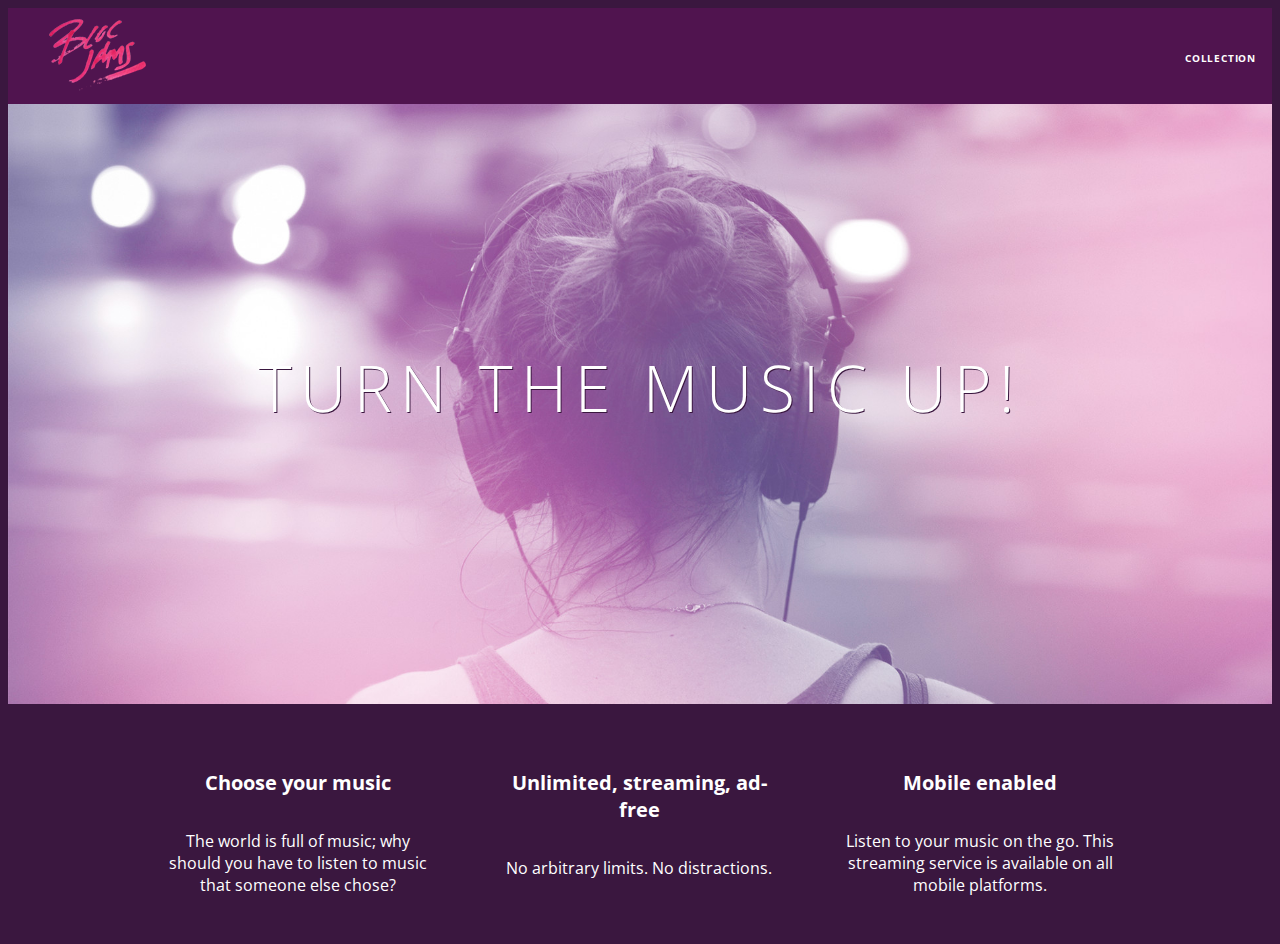
==== index.html @ 2ac20efc "collection page and files" ====
<!DOCTYPE html>
<html>

<head>
       <title>Bloc Jams</title>
       <meta name="viewport" content="width=device-width, initial-scale=1">
       <link rel="stylesheet" type="text/css" href="http://fonts.googleapis.com/css?family=Open+Sans:400,800,600,700,300">
       <link rel="stylesheet" type="text/css" href="http://code.ionicframework.com/ionicons/2.0.1/css/ionicons.min.css">
       <link rel="stylesheet" type="text/css" href="styles/main.css">
       <link rel="stylesheet" type="text/css" href="styles/landing.css">
   </head>
    <body class="landing">
      <nav class="navbar"> <!-- nav bar -->
        <a href="index.html" class="logo">
          <img src="assets/images/bloc_jams_logo.png" alt="bloc jams logo">
      </a>
      <div class="links-container">
          <a href="collection.html" class="navbar-link">collection</a>
      </div>
       </nav>
          <section class="hero-content"> <!-- hero content -->
            <h1 class="hero-title">Turn the music up!</h1>
        </section>
        <section class="selling-points container"> <!-- selling points -->
                   <div class="point column third">
                  <span class="ion-music-note"></span>
                  <h5 class="point-title">Choose your music</h5>
                  <p class="point-description">The world is full of music; why should you have to listen to music that someone else chose?</p>
            </div>
            <div>
             <div class="point column third">
                <span class="ion-radio-waves"></span>
                <h5 class="point-title">Unlimited, streaming, ad-free</h5>
                <p class="point-description">No arbitrary limits. No distractions.</p>
            </div>
            <div>
              <div class="point column third">
                 <span class="ion-iphone"></span>
                 <h5 class="point-title">Mobile enabled</h5>
                 <p class="point-description">Listen to your music on the go. This streaming service is available on all mobile platforms.</p>
        </section>
    </body>
</html>
---- styles/main.css ----
.container {
    margin: 0 auto;
    max-width: 64rem;
}

@media (min-width: 640px) {
     html { font-size: 112%; }

     .column {
         float: left;
         padding-left: 1rem;
         padding-right: 1rem;
     }

     .column.full { width: 100%; }
     .column.two-thirds { width: 66.7%; }
     .column.half { width: 50%; }
     .column.third { width: 33.3%; }
     .column.fourth { width: 25%; }
     .column.flow-opposite { float: right; }
 }

/* Large screens (1024px) */
@media (min-width: 1024px) {
   html { font-size: 120%; }
  /* Style information will go here */
}


*, *::before, *::after {
    -moz-box-sizing: border-box;
    -webkit-box-sizing: border-box;
    box-sizing: border-box;
}

html {
    height: 100%;
    font-size: 100%;
}

body {
    font-family: 'Open Sans';
    color: white;
    min-height: 100%;
}

body.landing {
    background-color: rgb(58,23,63);
}
.navbar {
    position: relative;
    padding: 0.5rem;
    /* #1 */
    background-color: rgba(101,18,95,0.5);
    /* #2 */
    z-index: 1;
}

.navbar .logo {
    position: relative;
    left: 2rem;
    cursor: pointer;  /* produces the finger-pointer icon when you hover over the logo */
}

.navbar .links-container {
    display: table;
    position: absolute;
    top: 0;
    right: 0;
    height: 100px;
    color: white;
}

.links-container .navbar-link {
    display: table-cell;
    position: relative;
    height: 100%;
    padding-left: 1rem;
    padding-right: 1rem;
    /* #3 */
    vertical-align: middle;
    color: white;
    font-size: 0.625rem;
    letter-spacing: 0.05rem;
    font-weight: 700;
    text-transform: uppercase;
    /* #4 */
    text-decoration: none;
    cursor: pointer;
}

  /* #5 */
.links-container .navbar-link:hover {
    color: rgb(233,50,117);
}

 .navbar .logo {
     position: relative;
     left: 2rem;
}

.hero-content {
     position: relative;
     min-height: 600px;
     background-image: url(../assets/images/bloc_jams_bg.jpg);
     background-repeat: no-repeat;
     background-position: center center;
     background-size: cover;
 }

 .hero-content .hero-title {
     position: absolute;             /* positioning will be explained in a resource */
     top: 40%;                       /* positioning will be explained in a resource */
     -webkit-transform: translateY(-50%);
     -moz-transform: translateY(-50%);
     -ms-transform: translateY(-50%);
     transform: translateY(-50%);
     width: 100%;                    /* makes sure the title inhabits the full width of its container */
     text-align: center;             /* aligns text in the horizontal center of the element */
     font-size: 4rem;                /* specifies the size of the font in root em units */
     font-weight: 300;               /* makes the font thinner or lighter weight */
     text-transform: uppercase;      /* transforms the text to be all uppercase lettering */
     letter-spacing: 0.5rem;         /* puts 0.5 root ems worth of space between each letter */
     text-shadow: 1px 1px 0px rgb(58,23,63); /* creates a shadow underneath the text for readability over the image */
 }

 .selling-points {
      position: relative;
      display: table;
      width: 100%;

  }

  .point {
      display: table-cell;
      position: relative;
      width: 33.3%;
      padding: 2rem;
      text-align: center;
  }

  .point .point-title {
      font-size: 1.25rem;
  }

  .ion-music-note,
  .ion-radio-waves,
  .ion-iphone {
      color: rgb(233,50,117);
      font-size: 5rem;
  }
  .clearfix::after {
   content: ".";
   visibility: hidden;
   display: block;
   height: 0;
   clear: both;
}
---- styles/landing.css ----
body.landing {
    background-color: rgb(58,23,63);
}

.hero-content {
    position: relative;
    min-height: 600px;
    background-image: url(../assets/images/bloc_jams_bg.jpg);
    background-repeat: no-repeat;
    background-position: center center;
    background-size: cover;
}

.hero-content .hero-title {
    position: absolute;
    top: 40%;
    -webkit-transform: translateY(-50%);
    -moz-transform: translateY(-50%);
    transform: translateY(-50%);
    width: 100%;
    text-align: center;
    font-size: 4rem;
    font-weight: 300;
    text-transform: uppercase;
    letter-spacing: 0.5rem;
    text-shadow: 1px 1px 0px rgb(58,23,63);
}

.selling-points {
    position: relative;
    display: table;
    width: 100%;
    -webkit-box-sizing: border-box;
    -moz-box-sizing: border-box;
    box-sizing: border-box;
}

.point {
    display: table-cell;
    position: relative;
    width: 33.3%;
    padding: 2rem;
    text-align: center;
}

.point .point-title {
    font-size: 1.25rem;
}

.ion-music-note,
.ion-radio-waves,
.ion-iphone {
    color: rgb(233,50,117);
    font-size: 5rem;
}
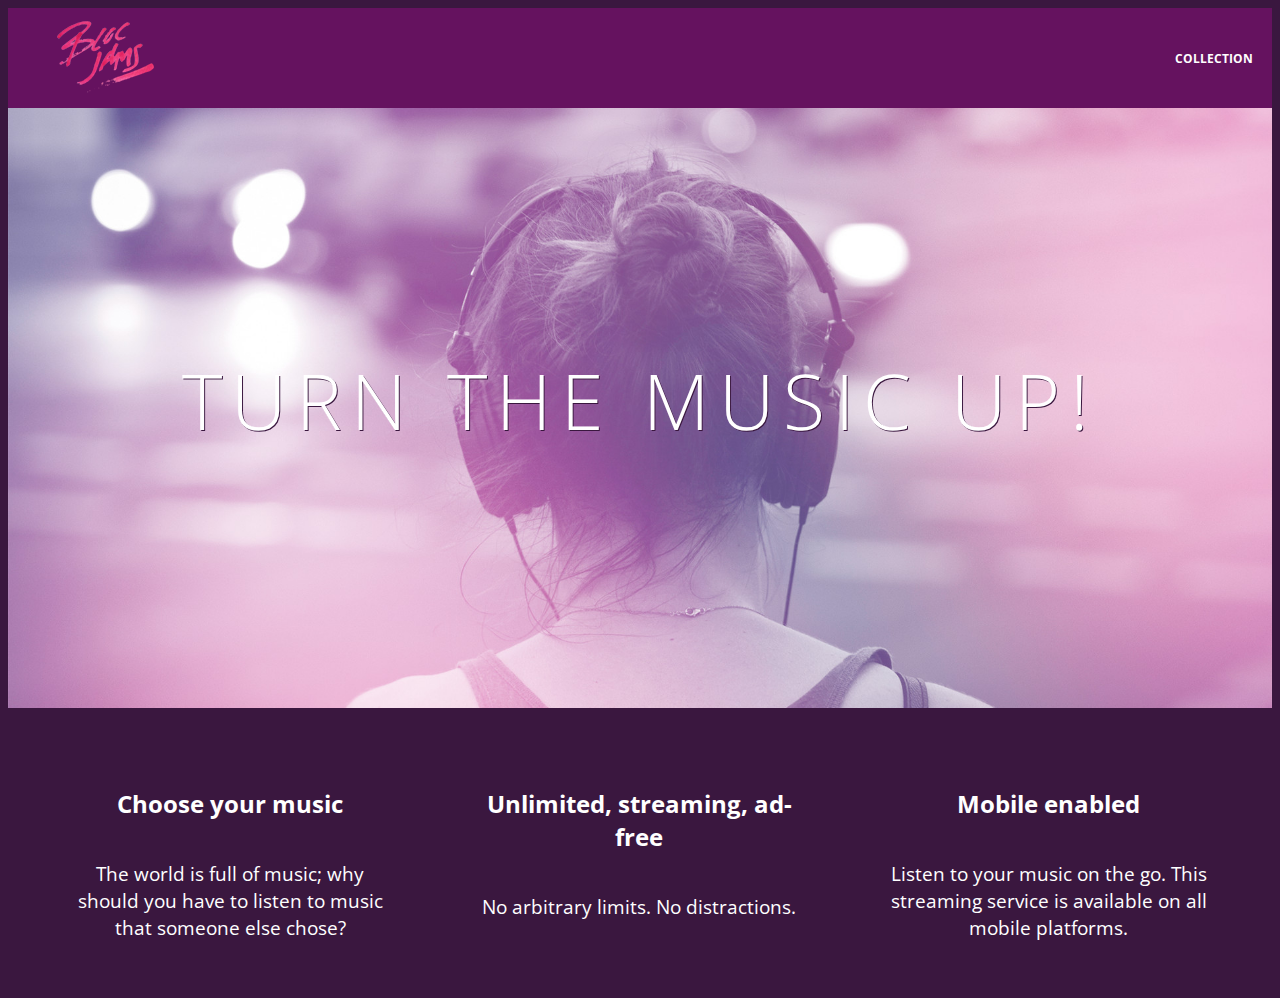
==== commit e51fcd6f: "trying to fix css" ====
--- a/index.html
+++ b/index.html
@@ -21,23 +21,22 @@
           <section class="hero-content"> <!-- hero content -->
             <h1 class="hero-title">Turn the music up!</h1>
         </section>
-        <section class="selling-points container"> <!-- selling points -->
-                   <div class="point column third">
+        <section class="selling-points container clearfix"> <!-- selling points -->
+            <div class="point column third">
                   <span class="ion-music-note"></span>
                   <h5 class="point-title">Choose your music</h5>
                   <p class="point-description">The world is full of music; why should you have to listen to music that someone else chose?</p>
             </div>
-            <div>
              <div class="point column third">
                 <span class="ion-radio-waves"></span>
                 <h5 class="point-title">Unlimited, streaming, ad-free</h5>
                 <p class="point-description">No arbitrary limits. No distractions.</p>
             </div>
-            <div>
-              <div class="point column third">
+            <div class="point column third">
                  <span class="ion-iphone"></span>
                  <h5 class="point-title">Mobile enabled</h5>
                  <p class="point-description">Listen to your music on the go. This streaming service is available on all mobile platforms.</p>
+            </div>
         </section>
     </body>
 </html>
--- a/styles/main.css
+++ b/styles/main.css
@@ -1,33 +1,3 @@
-
-.container {
-    margin: 0 auto;
-    max-width: 64rem;
-}
-
-@media (min-width: 640px) {
-     html { font-size: 112%; }
-
-     .column {
-         float: left;
-         padding-left: 1rem;
-         padding-right: 1rem;
-     }
-
-     .column.full { width: 100%; }
-     .column.two-thirds { width: 66.7%; }
-     .column.half { width: 50%; }
-     .column.third { width: 33.3%; }
-     .column.fourth { width: 25%; }
-     .column.flow-opposite { float: right; }
- }
-
-/* Large screens (1024px) */
-@media (min-width: 1024px) {
-   html { font-size: 120%; }
-  /* Style information will go here */
-}
-
-
 *, *::before, *::after {
     -moz-box-sizing: border-box;
     -webkit-box-sizing: border-box;
@@ -35,32 +5,32 @@
 }
 
 html {
-    height: 100%;
+    height: 100%; /* makes sure our HTML takes up 100% of the browser window */
     font-size: 100%;
 }
 
 body {
-    font-family: 'Open Sans';
-    color: white;
-    min-height: 100%;
+    font-family: 'Open Sans'; /* sets our font to the "Open Sans" typeface */
+    color: white;             /* sets the text color to white */
+    min-height: 100%;         /* says the height of the body must be, at minimum, 100% of the window */
 }
 
 body.landing {
-    background-color: rgb(58,23,63);
+    background-color: rgb(58, 23, 63); /* sets the background color to an RBG value */
 }
+
 .navbar {
     position: relative;
     padding: 0.5rem;
-    /* #1 */
-    background-color: rgba(101,18,95,0.5);
-    /* #2 */
+    background-color: rgb(101, 18, 95);
+    background-color: rbga(101, 18, 95, 0.5);
     z-index: 1;
 }
 
 .navbar .logo {
     position: relative;
     left: 2rem;
-    cursor: pointer;  /* produces the finger-pointer icon when you hover over the logo */
+    cursor: pointer; /* produces the finger-pointer icon when you hover over it */
 }
 
 .navbar .links-container {
@@ -70,6 +40,7 @@
     right: 0;
     height: 100px;
     color: white;
+    text-decoration: none;
 }
 
 .links-container .navbar-link {
@@ -78,82 +49,66 @@
     height: 100%;
     padding-left: 1rem;
     padding-right: 1rem;
-    /* #3 */
     vertical-align: middle;
     color: white;
     font-size: 0.625rem;
-    letter-spacing: 0.05rem;
     font-weight: 700;
     text-transform: uppercase;
-    /* #4 */
     text-decoration: none;
     cursor: pointer;
 }
 
-  /* #5 */
 .links-container .navbar-link:hover {
-    color: rgb(233,50,117);
+    color: rgb(233, 50, 117);
 }
 
- .navbar .logo {
-     position: relative;
-     left: 2rem;
+.links-container .navbar-link:active {
+    color: rgb(233,50,117);
+    background-color: white;
 }
 
-.hero-content {
-     position: relative;
-     min-height: 600px;
-     background-image: url(../assets/images/bloc_jams_bg.jpg);
-     background-repeat: no-repeat;
-     background-position: center center;
-     background-size: cover;
- }
+.container {
+    margin: 0 auto;
+    max-width: 64rem;
+}
 
- .hero-content .hero-title {
-     position: absolute;             /* positioning will be explained in a resource */
-     top: 40%;                       /* positioning will be explained in a resource */
-     -webkit-transform: translateY(-50%);
-     -moz-transform: translateY(-50%);
-     -ms-transform: translateY(-50%);
-     transform: translateY(-50%);
-     width: 100%;                    /* makes sure the title inhabits the full width of its container */
-     text-align: center;             /* aligns text in the horizontal center of the element */
-     font-size: 4rem;                /* specifies the size of the font in root em units */
-     font-weight: 300;               /* makes the font thinner or lighter weight */
-     text-transform: uppercase;      /* transforms the text to be all uppercase lettering */
-     letter-spacing: 0.5rem;         /* puts 0.5 root ems worth of space between each letter */
-     text-shadow: 1px 1px 0px rgb(58,23,63); /* creates a shadow underneath the text for readability over the image */
- }
+.container.narrow {
+    max-width: 56rem;
+}
 
- .selling-points {
-      position: relative;
-      display: table;
-      width: 100%;
+/* Medium and small screens (640px) */
+@media (min-width: 640px) {
+    html {
+        font-size: 112%;
+    }
 
-  }
+    .column {
+        float: left;
+        padding-left: 1rem;
+        padding-right: 1rem;
+    }
 
-  .point {
-      display: table-cell;
-      position: relative;
-      width: 33.3%;
-      padding: 2rem;
-      text-align: center;
-  }
+    .column.full { width: 100%; }
+    .column.two-thirds { width: 66.7%; }
+    .column.half { width: 50%; }
+    .column.third { width: 33.3%; }
+    .column.fourth { width: 25%; }
+    .column.flow-opposite { float: right; }
+}
 
-  .point .point-title {
-      font-size: 1.25rem;
-  }
+/* Large screens (1024px) */
+@media (min-width: 1024px) {
+    html {
+        font-size: 120%;
+    }
+}
 
-  .ion-music-note,
-  .ion-radio-waves,
-  .ion-iphone {
-      color: rgb(233,50,117);
-      font-size: 5rem;
-  }
-  .clearfix::after {
-   content: ".";
-   visibility: hidden;
-   display: block;
-   height: 0;
-   clear: both;
+.clearfix::before,
+.clearfix::after {
+    content: " ";
+    display: table;
 }
+
+.clearfix::after {
+    clear: both;
+}
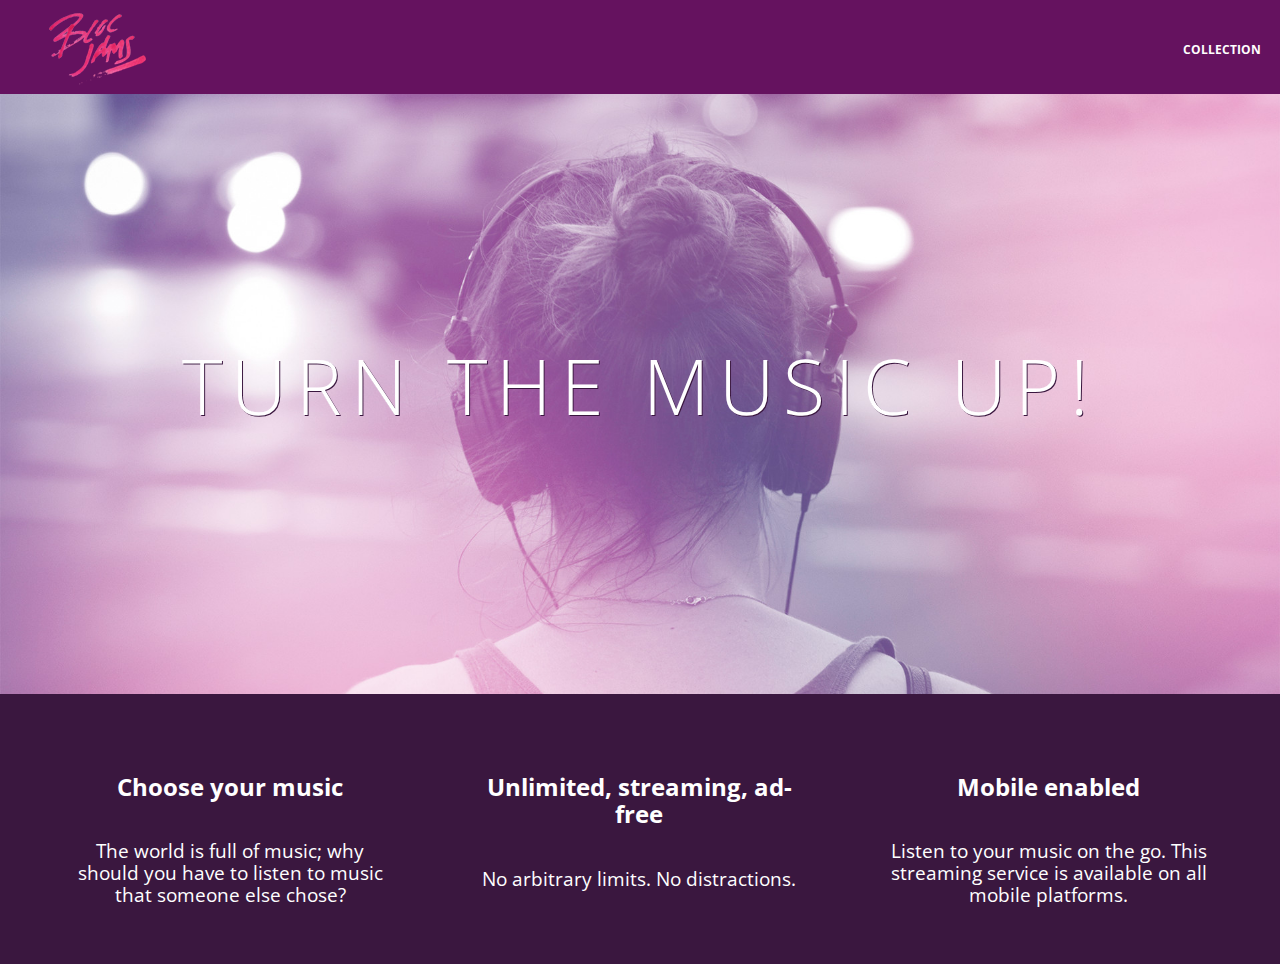
==== commit 90467510: "maybe index is issue" ====
--- a/index.html
+++ b/index.html
@@ -1,42 +1,49 @@
-<!DOCTYPE html>
 <html>
+    <head>
+        <title>Bloc Jams</title>
+        <meta name="viewport" content="width=device-width, initial-scale=1">
+        <link rel="stylesheet" type="text/css" href="styles/normalize.css">
+        <link rel="stylesheet" type="text/css" href="http://fonts.googleapis.com/css?family=Open+Sans:400,800,600,700,300">
+        <link rel="stylesheet" type="text/css" href="http://code.ionicframework.com/ionicons/2.0.1/css/ionicons.min.css">
+        <link rel="stylesheet" type="text/css" href="styles/main.css">
+        <link rel="stylesheet" type="text/css" href="styles/landing.css">
+    </head>
+    <body class="landing">
+        <nav class="navbar"> <!-- navigation bar -->
+            <a href="index.html" class="logo">
+                <img src="assets/images/bloc_jams_logo.png" alt="bloc jams logo">
+            </a>
+            <div class="links-container">
+                <a href="collection.html" class="navbar-link">collection</a>
+            </div>
+        </nav>
 
-<head>
-       <title>Bloc Jams</title>
-       <meta name="viewport" content="width=device-width, initial-scale=1">
-       <link rel="stylesheet" type="text/css" href="http://fonts.googleapis.com/css?family=Open+Sans:400,800,600,700,300">
-       <link rel="stylesheet" type="text/css" href="http://code.ionicframework.com/ionicons/2.0.1/css/ionicons.min.css">
-       <link rel="stylesheet" type="text/css" href="styles/main.css">
-       <link rel="stylesheet" type="text/css" href="styles/landing.css">
-   </head>
-    <body class="landing">
-      <nav class="navbar"> <!-- nav bar -->
-        <a href="index.html" class="logo">
-          <img src="assets/images/bloc_jams_logo.png" alt="bloc jams logo">
-      </a>
-      <div class="links-container">
-          <a href="collection.html" class="navbar-link">collection</a>
-      </div>
-       </nav>
-          <section class="hero-content"> <!-- hero content -->
+        <section class="hero-content"> <!-- hero content -->
             <h1 class="hero-title">Turn the music up!</h1>
         </section>
+
         <section class="selling-points container clearfix"> <!-- selling points -->
             <div class="point column third">
-                  <span class="ion-music-note"></span>
-                  <h5 class="point-title">Choose your music</h5>
-                  <p class="point-description">The world is full of music; why should you have to listen to music that someone else chose?</p>
+                <span class="ion-music-note"></span>
+                <h5 class="point-title">Choose your music</h5>
+                <p class="point-description">The world is full of music; why should you have to listen to music that someone else chose?</p>
             </div>
-             <div class="point column third">
+
+            <div class="point column third">
                 <span class="ion-radio-waves"></span>
                 <h5 class="point-title">Unlimited, streaming, ad-free</h5>
                 <p class="point-description">No arbitrary limits. No distractions.</p>
             </div>
+
             <div class="point column third">
-                 <span class="ion-iphone"></span>
-                 <h5 class="point-title">Mobile enabled</h5>
-                 <p class="point-description">Listen to your music on the go. This streaming service is available on all mobile platforms.</p>
+                <span class="ion-iphone"></span>
+                <h5 class="point-title">Mobile enabled</h5>
+                <p class="point-description">Listen to your music on the go. This streaming service is available on all mobile platforms.</p>
             </div>
         </section>
+
+        <script src="https://code.jquery.com/jquery-2.1.3.min.js"></script>
+        <script src="scripts/utilities.js"></script>
+        <script src="scripts/landing.js"></script>
     </body>
 </html>
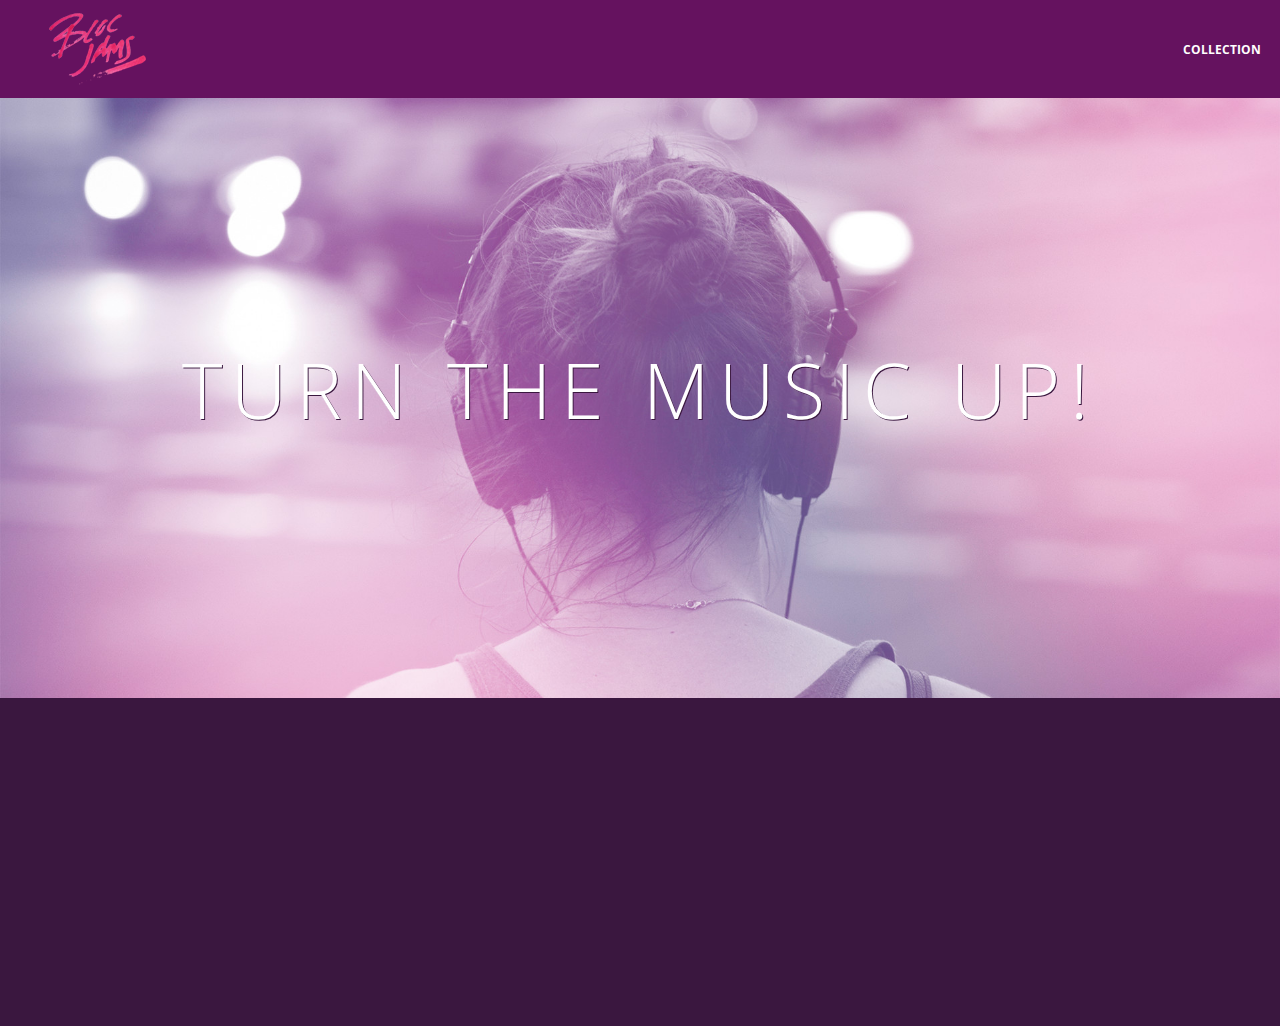
==== commit e49d91f3: "added javascript and also fixed css" ====
--- a/index.html
+++ b/index.html
@@ -1,3 +1,4 @@
+<!DOCTYPE html>
 <html>
     <head>
         <title>Bloc Jams</title>
@@ -41,9 +42,7 @@
                 <p class="point-description">Listen to your music on the go. This streaming service is available on all mobile platforms.</p>
             </div>
         </section>
-
-        <script src="https://code.jquery.com/jquery-2.1.3.min.js"></script>
-        <script src="scripts/utilities.js"></script>
+        
         <script src="scripts/landing.js"></script>
     </body>
 </html>
--- a/styles/landing.css
+++ b/styles/landing.css
@@ -1,10 +1,10 @@
 body.landing {
-    background-color: rgb(58,23,63);
+    background-color: rgb(58, 23, 63);
 }
 
 .hero-content {
     position: relative;
-    min-height: 600px;
+    min-height: 600px; /* hero content element must be _at least_600 pixels */
     background-image: url(../assets/images/bloc_jams_bg.jpg);
     background-repeat: no-repeat;
     background-position: center center;
@@ -16,31 +16,34 @@
     top: 40%;
     -webkit-transform: translateY(-50%);
     -moz-transform: translateY(-50%);
-    transform: translateY(-50%);
-    width: 100%;
-    text-align: center;
+    -ms-transform: translateY(-50%);
+    width: 100%;        /* make sure the title inhabits full width of its container */
+    text-align: center; /* aligns text in the horizontal center of the element */
     font-size: 4rem;
-    font-weight: 300;
+    font-weight: 300;   /* makes the font thinner or lighter weight */
     text-transform: uppercase;
-    letter-spacing: 0.5rem;
-    text-shadow: 1px 1px 0px rgb(58,23,63);
+    letter-spacing: 0.5rem; /* puts 0.5 root ems worth of space between each letter */
+    text-shadow: 1px 1px 0px rgb(58, 23, 63); /* creates a shadow underneath the text for readability over the image */
 }
 
 .selling-points {
     position: relative;
-    display: table;
-    width: 100%;
-    -webkit-box-sizing: border-box;
-    -moz-box-sizing: border-box;
-    box-sizing: border-box;
 }
 
 .point {
-    display: table-cell;
     position: relative;
-    width: 33.3%;
     padding: 2rem;
     text-align: center;
+    opacity: 0;
+    -webkit-transform: scaleX(0.9) translateY(3rem);
+    -moz-transform: scaleX(0.9) translateY(3rem);
+    transform: scaleX(0.9) translateY(3rem);
+    -webkit-transition: all 0.25s ease-in-out;
+    -moz-transition: all 0.25s ease-in-out;
+    transition: all 0.25s ease-in-out;
+    -webkit-transition-delay: 0.2s;
+    -moz-transition-delay: 0.2s;
+    transition-delay: 0.2s;
 }
 
 .point .point-title {
@@ -50,6 +53,6 @@
 .ion-music-note,
 .ion-radio-waves,
 .ion-iphone {
-    color: rgb(233,50,117);
+    color: rgb(233, 50, 117);
     font-size: 5rem;
 }
